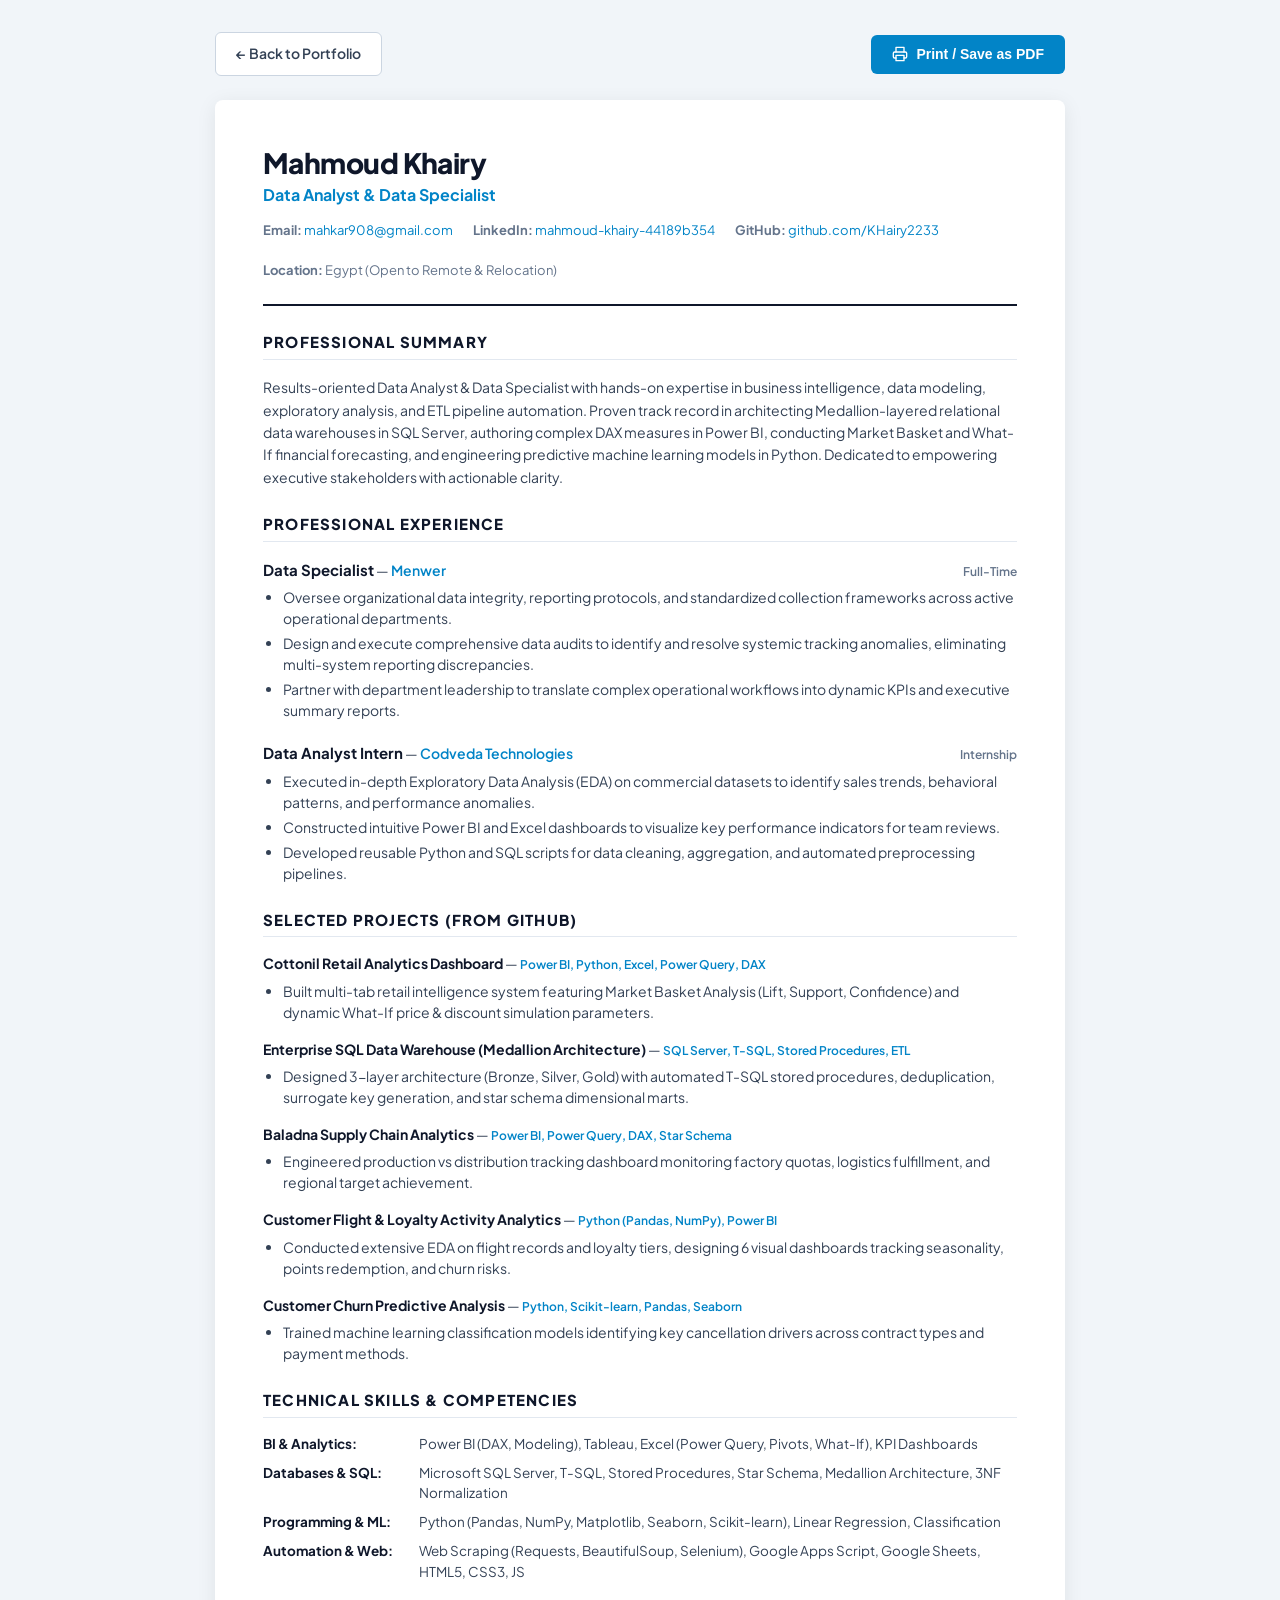
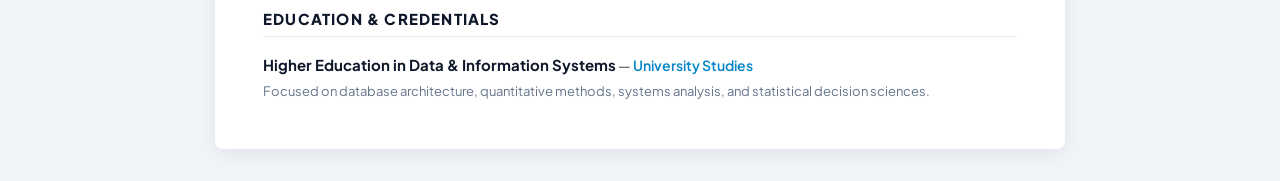
==== cv/cv-print.html @ 17f798dd "Add files via upload" ====
<!DOCTYPE html>
<html lang="en">
<head>
  <meta charset="UTF-8">
  <meta name="viewport" content="width=device-width, initial-scale=1.0">
  <title>Mahmoud Khairy | Data Analyst & Data Specialist</title>
  <meta name="description" content="Curriculum Vitae of Mahmoud Khairy - Data Analyst & Data Specialist.">
  <link rel="icon" type="image/svg+xml" href="data:image/svg+xml,<svg xmlns='http://www.w3.org/2000/svg' viewBox='0 0 100 100'><title>Mahmoud Khairy</title><rect width='100' height='100' rx='20' fill='%2338bdf8'/><text x='50%' y='62%' text-anchor='middle' font-family='sans-serif' font-weight='900' font-size='48' fill='%2304101e'>MK</text></svg>">
  <link rel="preconnect" href="https://fonts.googleapis.com">
  <link rel="preconnect" href="https://fonts.gstatic.com" crossorigin>
  <link href="https://fonts.googleapis.com/css2?family=Plus+Jakarta+Sans:wght@400;500;600;700;800&family=Cairo:wght@400;600;700&display=swap" rel="stylesheet">
  <style>
    :root {
      --primary: #0f172a;
      --accent: #0284c7;
      --text: #334155;
      --text-muted: #64748b;
      --border: #e2e8f0;
      --bg: #ffffff;
    }

    *, *::before, *::after {
      box-sizing: border-box;
      margin: 0;
      padding: 0;
    }

    body {
      font-family: 'Plus Jakarta Sans', -apple-system, BlinkMacSystemFont, 'Segoe UI', Roboto, sans-serif;
      color: var(--text);
      background-color: #f1f5f9;
      line-height: 1.55;
      font-size: 14px;
      padding: 2rem 1rem;
    }

    .cv-paper {
      max-width: 850px;
      margin: 0 auto;
      background: var(--bg);
      padding: 3rem;
      border-radius: 8px;
      box-shadow: 0 4px 20px rgba(0, 0, 0, 0.08);
      position: relative;
    }

    .no-print-bar {
      max-width: 850px;
      margin: 0 auto 1.5rem auto;
      display: flex;
      align-items: center;
      justify-content: space-between;
      gap: 1rem;
    }

    .btn {
      display: inline-flex;
      align-items: center;
      gap: 0.5rem;
      padding: 0.65rem 1.25rem;
      border-radius: 6px;
      font-weight: 600;
      font-size: 14px;
      text-decoration: none;
      cursor: pointer;
      border: 1px solid transparent;
      transition: all 0.2s;
    }

    .btn-primary {
      background: #0284c7;
      color: #ffffff;
    }

    .btn-primary:hover {
      background: #0369a1;
    }

    .btn-secondary {
      background: #ffffff;
      color: #334155;
      border-color: #cbd5e1;
    }

    .btn-secondary:hover {
      background: #f8fafc;
    }

    header {
      border-bottom: 2px solid var(--primary);
      padding-bottom: 1.5rem;
      margin-bottom: 1.5rem;
    }

    .name-title-row {
      display: flex;
      justify-content: space-between;
      align-items: flex-start;
      margin-bottom: 0.75rem;
    }

    h1 {
      font-size: 28px;
      color: var(--primary);
      font-weight: 800;
      line-height: 1.1;
      letter-spacing: -0.02em;
    }

    .title {
      font-size: 16px;
      color: var(--accent);
      font-weight: 700;
      margin-top: 0.25rem;
    }

    .contact-info {
      display: flex;
      flex-wrap: wrap;
      gap: 1.25rem;
      font-size: 13px;
      color: var(--text-muted);
    }

    .contact-info a {
      color: var(--accent);
      text-decoration: none;
    }

    .contact-info a:hover {
      text-decoration: underline;
    }

    .section-title {
      font-size: 15px;
      text-transform: uppercase;
      letter-spacing: 0.08em;
      color: var(--primary);
      font-weight: 800;
      border-bottom: 1px solid var(--border);
      padding-bottom: 0.35rem;
      margin-top: 1.5rem;
      margin-bottom: 1rem;
    }

    .summary-text {
      color: var(--text);
      line-height: 1.6;
    }

    .timeline-item {
      margin-bottom: 1.25rem;
    }

    .timeline-item:last-child {
      margin-bottom: 0;
    }

    .item-header {
      display: flex;
      justify-content: space-between;
      align-items: baseline;
      margin-bottom: 0.25rem;
    }

    .role-title {
      font-size: 15px;
      font-weight: 700;
      color: var(--primary);
    }

    .company-name {
      font-size: 14px;
      font-weight: 600;
      color: var(--accent);
    }

    .item-date {
      font-size: 12px;
      font-weight: 600;
      color: var(--text-muted);
    }

    ul.bullets {
      list-style-type: disc;
      padding-left: 1.25rem;
      margin-top: 0.35rem;
    }

    ul.bullets li {
      margin-bottom: 0.25rem;
      line-height: 1.5;
    }

    .skills-block {
      display: grid;
      grid-template-columns: 140px 1fr;
      gap: 0.5rem 1rem;
      margin-bottom: 0.5rem;
      font-size: 13.5px;
    }

    .skills-label {
      font-weight: 700;
      color: var(--primary);
    }

    .skills-val {
      color: var(--text);
    }

    .project-entry {
      margin-bottom: 1rem;
    }

    .project-name {
      font-weight: 700;
      color: var(--primary);
    }

    .project-tech {
      color: var(--accent);
      font-size: 12px;
      font-weight: 600;
    }

    @media print {
      body {
        background: none;
        padding: 0;
        font-size: 12.5px;
      }

      .no-print-bar {
        display: none !important;
      }

      .cv-paper {
        box-shadow: none;
        padding: 0;
        max-width: 100%;
      }

      a {
        text-decoration: none;
        color: inherit;
      }

      .section-title {
        margin-top: 1.2rem;
        margin-bottom: 0.6rem;
      }
    }
  </style>
</head>
<body>

  <!-- Controls (Hidden during print) -->
  <div class="no-print-bar">
    <a href="../index.html" class="btn btn-secondary">
      &larr; Back to Portfolio
    </a>
    <button onclick="window.print()" class="btn btn-primary">
      <svg width="16" height="16" viewBox="0 0 24 24" fill="none" stroke="currentColor" stroke-width="2" stroke-linecap="round" stroke-linejoin="round"><polyline points="6 9 6 2 18 2 18 9"></polyline><path d="M6 18H4a2 2 0 0 1-2-2v-5a2 2 0 0 1 2-2h16a2 2 0 0 1 2 2v5a2 2 0 0 1-2 2h-2"></path><rect x="6" y="14" width="12" height="8"></rect></svg>
      Print / Save as PDF
    </button>
  </div>

  <main class="cv-paper">
    <header>
      <div class="name-title-row">
        <div>
          <h1>Mahmoud Khairy</h1>
          <div class="title">Data Analyst & Data Specialist</div>
        </div>
      </div>

      <div class="contact-info">
        <span><strong>Email:</strong> <a href="mailto:mahkar908@gmail.com">mahkar908@gmail.com</a></span>
        <span><strong>LinkedIn:</strong> <a href="https://www.linkedin.com/in/mahmoud-khairy-44189b354" target="_blank">mahmoud-khairy-44189b354</a></span>
        <span><strong>GitHub:</strong> <a href="https://github.com/KHairy2233" target="_blank">github.com/KHairy2233</a></span>
        <span><strong>Location:</strong> Egypt (Open to Remote & Relocation)</span>
      </div>
    </header>

    <!-- Professional Summary -->
    <section>
      <h2 class="section-title">Professional Summary</h2>
      <p class="summary-text">
        Results-oriented Data Analyst & Data Specialist with hands-on expertise in business intelligence, data modeling, exploratory analysis, and ETL pipeline automation. Proven track record in architecting Medallion-layered relational data warehouses in SQL Server, authoring complex DAX measures in Power BI, conducting Market Basket and What-If financial forecasting, and engineering predictive machine learning models in Python. Dedicated to empowering executive stakeholders with actionable clarity.
      </p>
    </section>

    <!-- Work Experience -->
    <section>
      <h2 class="section-title">Professional Experience</h2>

      <div class="timeline-item">
        <div class="item-header">
          <div>
            <span class="role-title">Data Specialist</span> &mdash;
            <span class="company-name">Menwer</span>
          </div>
          <span class="item-date">Full-Time</span>
        </div>
        <ul class="bullets">
          <li>Oversee organizational data integrity, reporting protocols, and standardized collection frameworks across active operational departments.</li>
          <li>Design and execute comprehensive data audits to identify and resolve systemic tracking anomalies, eliminating multi-system reporting discrepancies.</li>
          <li>Partner with department leadership to translate complex operational workflows into dynamic KPIs and executive summary reports.</li>
        </ul>
      </div>

      <div class="timeline-item">
        <div class="item-header">
          <div>
            <span class="role-title">Data Analyst Intern</span> &mdash;
            <span class="company-name">Codveda Technologies</span>
          </div>
          <span class="item-date">Internship</span>
        </div>
        <ul class="bullets">
          <li>Executed in-depth Exploratory Data Analysis (EDA) on commercial datasets to identify sales trends, behavioral patterns, and performance anomalies.</li>
          <li>Constructed intuitive Power BI and Excel dashboards to visualize key performance indicators for team reviews.</li>
          <li>Developed reusable Python and SQL scripts for data cleaning, aggregation, and automated preprocessing pipelines.</li>
        </ul>
      </div>
    </section>

    <!-- Key Projects -->
    <section>
      <h2 class="section-title">Selected Projects (From GitHub)</h2>

      <div class="project-entry">
        <div>
          <span class="project-name">Cottonil Retail Analytics Dashboard</span> &mdash;
          <span class="project-tech">Power BI, Python, Excel, Power Query, DAX</span>
        </div>
        <ul class="bullets">
          <li>Built multi-tab retail intelligence system featuring Market Basket Analysis (Lift, Support, Confidence) and dynamic What-If price & discount simulation parameters.</li>
        </ul>
      </div>

      <div class="project-entry">
        <div>
          <span class="project-name">Enterprise SQL Data Warehouse (Medallion Architecture)</span> &mdash;
          <span class="project-tech">SQL Server, T-SQL, Stored Procedures, ETL</span>
        </div>
        <ul class="bullets">
          <li>Designed 3-layer architecture (Bronze, Silver, Gold) with automated T-SQL stored procedures, deduplication, surrogate key generation, and star schema dimensional marts.</li>
        </ul>
      </div>

      <div class="project-entry">
        <div>
          <span class="project-name">Baladna Supply Chain Analytics</span> &mdash;
          <span class="project-tech">Power BI, Power Query, DAX, Star Schema</span>
        </div>
        <ul class="bullets">
          <li>Engineered production vs distribution tracking dashboard monitoring factory quotas, logistics fulfillment, and regional target achievement.</li>
        </ul>
      </div>

      <div class="project-entry">
        <div>
          <span class="project-name">Customer Flight & Loyalty Activity Analytics</span> &mdash;
          <span class="project-tech">Python (Pandas, NumPy), Power BI</span>
        </div>
        <ul class="bullets">
          <li>Conducted extensive EDA on flight records and loyalty tiers, designing 6 visual dashboards tracking seasonality, points redemption, and churn risks.</li>
        </ul>
      </div>

      <div class="project-entry">
        <div>
          <span class="project-name">Customer Churn Predictive Analysis</span> &mdash;
          <span class="project-tech">Python, Scikit-learn, Pandas, Seaborn</span>
        </div>
        <ul class="bullets">
          <li>Trained machine learning classification models identifying key cancellation drivers across contract types and payment methods.</li>
        </ul>
      </div>
    </section>

    <!-- Technical Skills -->
    <section>
      <h2 class="section-title">Technical Skills & Competencies</h2>

      <div class="skills-block">
        <span class="skills-label">BI & Analytics:</span>
        <span class="skills-val">Power BI (DAX, Modeling), Tableau, Excel (Power Query, Pivots, What-If), KPI Dashboards</span>
      </div>

      <div class="skills-block">
        <span class="skills-label">Databases & SQL:</span>
        <span class="skills-val">Microsoft SQL Server, T-SQL, Stored Procedures, Star Schema, Medallion Architecture, 3NF Normalization</span>
      </div>

      <div class="skills-block">
        <span class="skills-label">Programming & ML:</span>
        <span class="skills-val">Python (Pandas, NumPy, Matplotlib, Seaborn, Scikit-learn), Linear Regression, Classification</span>
      </div>

      <div class="skills-block">
        <span class="skills-label">Automation & Web:</span>
        <span class="skills-val">Web Scraping (Requests, BeautifulSoup, Selenium), Google Apps Script, Google Sheets, HTML5, CSS3, JS</span>
      </div>
    </section>

    <!-- Education & Training -->
    <section>
      <h2 class="section-title">Education & Credentials</h2>
      <div class="timeline-item">
        <div class="item-header">
          <div>
            <span class="role-title">Higher Education in Data & Information Systems</span> &mdash;
            <span class="company-name">University Studies</span>
          </div>
        </div>
        <div style="font-size: 13px; color: var(--text-muted);">
          Focused on database architecture, quantitative methods, systems analysis, and statistical decision sciences.
        </div>
      </div>
    </section>
  </main>

</body>
</html>
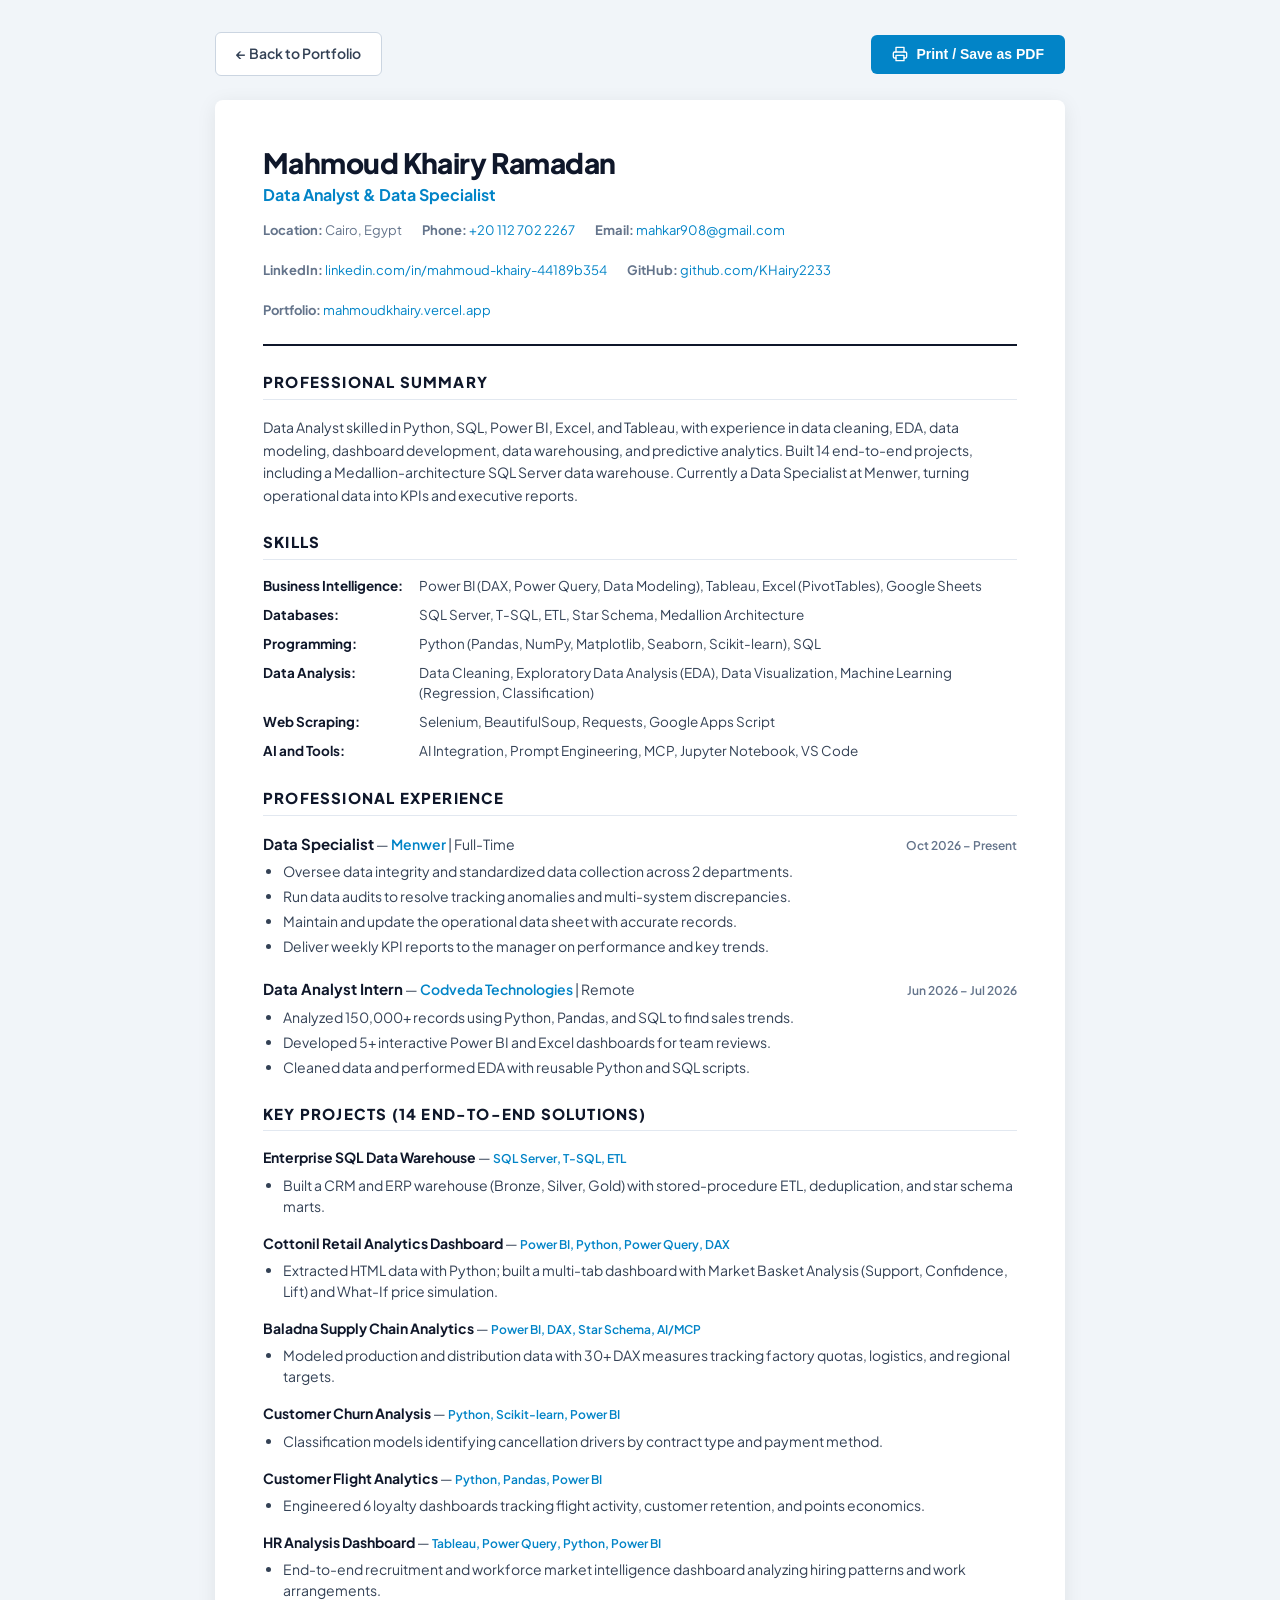
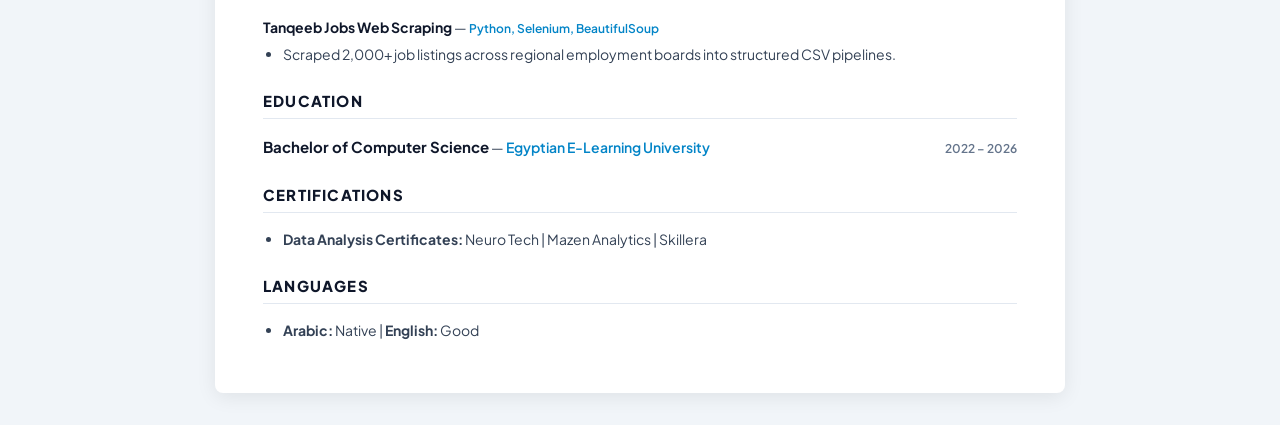
==== commit 43f51338: "Add files via upload" ====
--- a/cv/cv-print.html
+++ b/cv/cv-print.html
@@ -270,16 +270,18 @@
     <header>
       <div class="name-title-row">
         <div>
-          <h1>Mahmoud Khairy</h1>
-          <div class="title">Data Analyst & Data Specialist</div>
+          <h1>Mahmoud Khairy Ramadan</h1>
+          <div class="title">Data Analyst &amp; Data Specialist</div>
         </div>
       </div>
 
       <div class="contact-info">
+        <span><strong>Location:</strong> Cairo, Egypt</span>
+        <span><strong>Phone:</strong> <a href="tel:+201127022267">+20 112 702 2267</a></span>
         <span><strong>Email:</strong> <a href="mailto:mahkar908@gmail.com">mahkar908@gmail.com</a></span>
-        <span><strong>LinkedIn:</strong> <a href="https://www.linkedin.com/in/mahmoud-khairy-44189b354" target="_blank">mahmoud-khairy-44189b354</a></span>
+        <span><strong>LinkedIn:</strong> <a href="https://www.linkedin.com/in/mahmoud-khairy-44189b354" target="_blank">linkedin.com/in/mahmoud-khairy-44189b354</a></span>
         <span><strong>GitHub:</strong> <a href="https://github.com/KHairy2233" target="_blank">github.com/KHairy2233</a></span>
-        <span><strong>Location:</strong> Egypt (Open to Remote & Relocation)</span>
+        <span><strong>Portfolio:</strong> <a href="https://mahmoudkhairy.vercel.app" target="_blank">mahmoudkhairy.vercel.app</a></span>
       </div>
     </header>
 
@@ -287,8 +289,37 @@
     <section>
       <h2 class="section-title">Professional Summary</h2>
       <p class="summary-text">
-        Results-oriented Data Analyst & Data Specialist with hands-on expertise in business intelligence, data modeling, exploratory analysis, and ETL pipeline automation. Proven track record in architecting Medallion-layered relational data warehouses in SQL Server, authoring complex DAX measures in Power BI, conducting Market Basket and What-If financial forecasting, and engineering predictive machine learning models in Python. Dedicated to empowering executive stakeholders with actionable clarity.
+        Data Analyst skilled in Python, SQL, Power BI, Excel, and Tableau, with experience in data cleaning, EDA, data modeling, dashboard development, data warehousing, and predictive analytics. Built 14 end-to-end projects, including a Medallion-architecture SQL Server data warehouse. Currently a Data Specialist at Menwer, turning operational data into KPIs and executive reports.
       </p>
+    </section>
+
+    <!-- Skills -->
+    <section>
+      <h2 class="section-title">Skills</h2>
+      <div class="skills-block">
+        <span class="skills-label">Business Intelligence:</span>
+        <span class="skills-val">Power BI (DAX, Power Query, Data Modeling), Tableau, Excel (PivotTables), Google Sheets</span>
+      </div>
+      <div class="skills-block">
+        <span class="skills-label">Databases:</span>
+        <span class="skills-val">SQL Server, T-SQL, ETL, Star Schema, Medallion Architecture</span>
+      </div>
+      <div class="skills-block">
+        <span class="skills-label">Programming:</span>
+        <span class="skills-val">Python (Pandas, NumPy, Matplotlib, Seaborn, Scikit-learn), SQL</span>
+      </div>
+      <div class="skills-block">
+        <span class="skills-label">Data Analysis:</span>
+        <span class="skills-val">Data Cleaning, Exploratory Data Analysis (EDA), Data Visualization, Machine Learning (Regression, Classification)</span>
+      </div>
+      <div class="skills-block">
+        <span class="skills-label">Web Scraping:</span>
+        <span class="skills-val">Selenium, BeautifulSoup, Requests, Google Apps Script</span>
+      </div>
+      <div class="skills-block">
+        <span class="skills-label">AI and Tools:</span>
+        <span class="skills-val">AI Integration, Prompt Engineering, MCP, Jupyter Notebook, VS Code</span>
+      </div>
     </section>
 
     <!-- Work Experience -->
@@ -299,14 +330,15 @@
         <div class="item-header">
           <div>
             <span class="role-title">Data Specialist</span> &mdash;
-            <span class="company-name">Menwer</span>
+            <span class="company-name">Menwer</span> | Full-Time
           </div>
-          <span class="item-date">Full-Time</span>
-        </div>
-        <ul class="bullets">
-          <li>Oversee organizational data integrity, reporting protocols, and standardized collection frameworks across active operational departments.</li>
-          <li>Design and execute comprehensive data audits to identify and resolve systemic tracking anomalies, eliminating multi-system reporting discrepancies.</li>
-          <li>Partner with department leadership to translate complex operational workflows into dynamic KPIs and executive summary reports.</li>
+          <span class="item-date">Oct 2026 – Present</span>
+        </div>
+        <ul class="bullets">
+          <li>Oversee data integrity and standardized data collection across 2 departments.</li>
+          <li>Run data audits to resolve tracking anomalies and multi-system discrepancies.</li>
+          <li>Maintain and update the operational data sheet with accurate records.</li>
+          <li>Deliver weekly KPI reports to the manager on performance and key trends.</li>
         </ul>
       </div>
 
@@ -314,112 +346,119 @@
         <div class="item-header">
           <div>
             <span class="role-title">Data Analyst Intern</span> &mdash;
-            <span class="company-name">Codveda Technologies</span>
+            <span class="company-name">Codveda Technologies</span> | Remote
           </div>
-          <span class="item-date">Internship</span>
-        </div>
-        <ul class="bullets">
-          <li>Executed in-depth Exploratory Data Analysis (EDA) on commercial datasets to identify sales trends, behavioral patterns, and performance anomalies.</li>
-          <li>Constructed intuitive Power BI and Excel dashboards to visualize key performance indicators for team reviews.</li>
-          <li>Developed reusable Python and SQL scripts for data cleaning, aggregation, and automated preprocessing pipelines.</li>
+          <span class="item-date">Jun 2026 – Jul 2026</span>
+        </div>
+        <ul class="bullets">
+          <li>Analyzed 150,000+ records using Python, Pandas, and SQL to find sales trends.</li>
+          <li>Developed 5+ interactive Power BI and Excel dashboards for team reviews.</li>
+          <li>Cleaned data and performed EDA with reusable Python and SQL scripts.</li>
         </ul>
       </div>
     </section>
 
     <!-- Key Projects -->
     <section>
-      <h2 class="section-title">Selected Projects (From GitHub)</h2>
+      <h2 class="section-title">Key Projects (14 End-to-End Solutions)</h2>
+
+      <div class="project-entry">
+        <div>
+          <span class="project-name">Enterprise SQL Data Warehouse</span> &mdash;
+          <span class="project-tech">SQL Server, T-SQL, ETL</span>
+        </div>
+        <ul class="bullets">
+          <li>Built a CRM and ERP warehouse (Bronze, Silver, Gold) with stored-procedure ETL, deduplication, and star schema marts.</li>
+        </ul>
+      </div>
 
       <div class="project-entry">
         <div>
           <span class="project-name">Cottonil Retail Analytics Dashboard</span> &mdash;
-          <span class="project-tech">Power BI, Python, Excel, Power Query, DAX</span>
-        </div>
-        <ul class="bullets">
-          <li>Built multi-tab retail intelligence system featuring Market Basket Analysis (Lift, Support, Confidence) and dynamic What-If price & discount simulation parameters.</li>
-        </ul>
-      </div>
-
-      <div class="project-entry">
-        <div>
-          <span class="project-name">Enterprise SQL Data Warehouse (Medallion Architecture)</span> &mdash;
-          <span class="project-tech">SQL Server, T-SQL, Stored Procedures, ETL</span>
-        </div>
-        <ul class="bullets">
-          <li>Designed 3-layer architecture (Bronze, Silver, Gold) with automated T-SQL stored procedures, deduplication, surrogate key generation, and star schema dimensional marts.</li>
+          <span class="project-tech">Power BI, Python, Power Query, DAX</span>
+        </div>
+        <ul class="bullets">
+          <li>Extracted HTML data with Python; built a multi-tab dashboard with Market Basket Analysis (Support, Confidence, Lift) and What-If price simulation.</li>
         </ul>
       </div>
 
       <div class="project-entry">
         <div>
           <span class="project-name">Baladna Supply Chain Analytics</span> &mdash;
-          <span class="project-tech">Power BI, Power Query, DAX, Star Schema</span>
-        </div>
-        <ul class="bullets">
-          <li>Engineered production vs distribution tracking dashboard monitoring factory quotas, logistics fulfillment, and regional target achievement.</li>
-        </ul>
-      </div>
-
-      <div class="project-entry">
-        <div>
-          <span class="project-name">Customer Flight & Loyalty Activity Analytics</span> &mdash;
-          <span class="project-tech">Python (Pandas, NumPy), Power BI</span>
-        </div>
-        <ul class="bullets">
-          <li>Conducted extensive EDA on flight records and loyalty tiers, designing 6 visual dashboards tracking seasonality, points redemption, and churn risks.</li>
-        </ul>
-      </div>
-
-      <div class="project-entry">
-        <div>
-          <span class="project-name">Customer Churn Predictive Analysis</span> &mdash;
-          <span class="project-tech">Python, Scikit-learn, Pandas, Seaborn</span>
-        </div>
-        <ul class="bullets">
-          <li>Trained machine learning classification models identifying key cancellation drivers across contract types and payment methods.</li>
-        </ul>
-      </div>
-    </section>
-
-    <!-- Technical Skills -->
-    <section>
-      <h2 class="section-title">Technical Skills & Competencies</h2>
-
-      <div class="skills-block">
-        <span class="skills-label">BI & Analytics:</span>
-        <span class="skills-val">Power BI (DAX, Modeling), Tableau, Excel (Power Query, Pivots, What-If), KPI Dashboards</span>
-      </div>
-
-      <div class="skills-block">
-        <span class="skills-label">Databases & SQL:</span>
-        <span class="skills-val">Microsoft SQL Server, T-SQL, Stored Procedures, Star Schema, Medallion Architecture, 3NF Normalization</span>
-      </div>
-
-      <div class="skills-block">
-        <span class="skills-label">Programming & ML:</span>
-        <span class="skills-val">Python (Pandas, NumPy, Matplotlib, Seaborn, Scikit-learn), Linear Regression, Classification</span>
-      </div>
-
-      <div class="skills-block">
-        <span class="skills-label">Automation & Web:</span>
-        <span class="skills-val">Web Scraping (Requests, BeautifulSoup, Selenium), Google Apps Script, Google Sheets, HTML5, CSS3, JS</span>
-      </div>
-    </section>
-
-    <!-- Education & Training -->
-    <section>
-      <h2 class="section-title">Education & Credentials</h2>
+          <span class="project-tech">Power BI, DAX, Star Schema, AI/MCP</span>
+        </div>
+        <ul class="bullets">
+          <li>Modeled production and distribution data with 30+ DAX measures tracking factory quotas, logistics, and regional targets.</li>
+        </ul>
+      </div>
+
+      <div class="project-entry">
+        <div>
+          <span class="project-name">Customer Churn Analysis</span> &mdash;
+          <span class="project-tech">Python, Scikit-learn, Power BI</span>
+        </div>
+        <ul class="bullets">
+          <li>Classification models identifying cancellation drivers by contract type and payment method.</li>
+        </ul>
+      </div>
+
+      <div class="project-entry">
+        <div>
+          <span class="project-name">Customer Flight Analytics</span> &mdash;
+          <span class="project-tech">Python, Pandas, Power BI</span>
+        </div>
+        <ul class="bullets">
+          <li>Engineered 6 loyalty dashboards tracking flight activity, customer retention, and points economics.</li>
+        </ul>
+      </div>
+
+      <div class="project-entry">
+        <div>
+          <span class="project-name">HR Analysis Dashboard</span> &mdash;
+          <span class="project-tech">Tableau, Power Query, Python, Power BI</span>
+        </div>
+        <ul class="bullets">
+          <li>End-to-end recruitment and workforce market intelligence dashboard analyzing hiring patterns and work arrangements.</li>
+        </ul>
+      </div>
+
+      <div class="project-entry">
+        <div>
+          <span class="project-name">Tanqeeb Jobs Web Scraping</span> &mdash;
+          <span class="project-tech">Python, Selenium, BeautifulSoup</span>
+        </div>
+        <ul class="bullets">
+          <li>Scraped 2,000+ job listings across regional employment boards into structured CSV pipelines.</li>
+        </ul>
+      </div>
+    </section>
+
+    <!-- Education & Certifications -->
+    <section>
+      <h2 class="section-title">Education</h2>
       <div class="timeline-item">
         <div class="item-header">
           <div>
-            <span class="role-title">Higher Education in Data & Information Systems</span> &mdash;
-            <span class="company-name">University Studies</span>
+            <span class="role-title">Bachelor of Computer Science</span> &mdash;
+            <span class="company-name">Egyptian E-Learning University</span>
           </div>
-        </div>
-        <div style="font-size: 13px; color: var(--text-muted);">
-          Focused on database architecture, quantitative methods, systems analysis, and statistical decision sciences.
-        </div>
-      </div>
+          <span class="item-date">2022 – 2026</span>
+        </div>
+      </div>
+    </section>
+
+    <section>
+      <h2 class="section-title">Certifications</h2>
+      <ul class="bullets" style="margin-top: 0.5rem;">
+        <li><strong>Data Analysis Certificates:</strong> Neuro Tech | Mazen Analytics | Skillera</li>
+      </ul>
+    </section>
+
+    <section>
+      <h2 class="section-title">Languages</h2>
+      <ul class="bullets" style="margin-top: 0.5rem;">
+        <li><strong>Arabic:</strong> Native | <strong>English:</strong> Good</li>
+      </ul>
     </section>
   </main>
 
